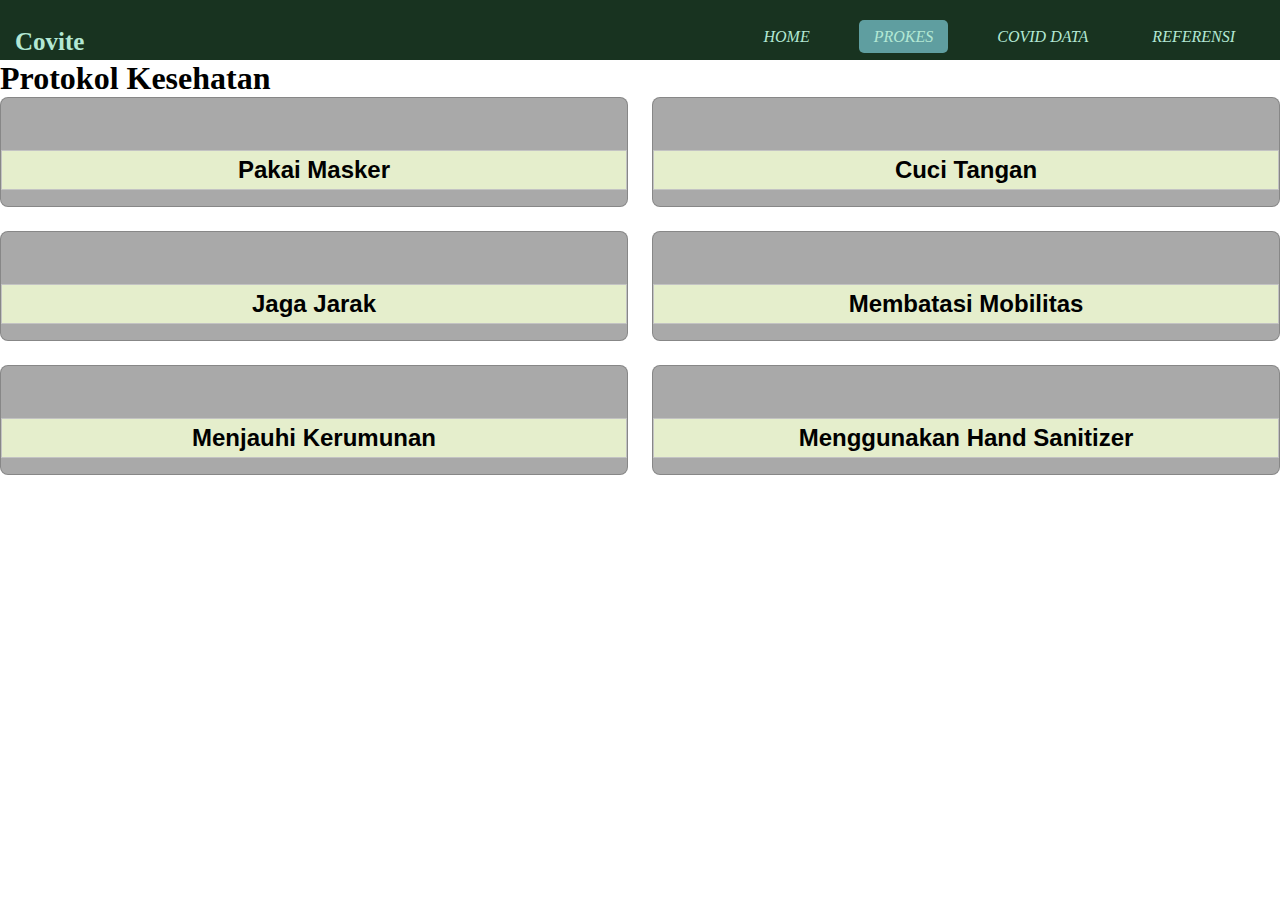
==== index1.html @ 367f80a6 "Add files via upload" ====
<!DOCTYPE html>
<html>
  <head>
    <meta charset="utf-8">
    <meta name="viewport" content="width=device-width">
    <link rel="stylesheet" href="https://cdnjs.cloudflare.com/ajax/libs/font-awesome/6.0.0-beta3/css/all.min.css" integrity="sha512-Fo3rlrZj/k7ujTnHg4CGR2D7kSs0v4LLanw2qksYuRlEzO+tcaEPQogQ0KaoGN26/zrn20ImR1DfuLWnOo7aBA==" crossorigin="anonymous" referrerpolicy="no-referrer" />
    <title>Protokol Kesehatan</title>
    <link href="style1.css" rel="stylesheet" type="text/css" />
    <script src="https://ajax.googleapis.com/ajax/libs/jquery/3.5.1/jquery.min.js"></script>
    <script> 
      $(document).ready(function(){
        $("#flip").click(function(){
          $("#panel").slideToggle("slow");
        });
      });
      $(document).ready(function(){
        $("#flip2").click(function(){
          $("#panel2").slideToggle("slow");
        });
      });
      $(document).ready(function(){
        $("#flip3").click(function(){
          $("#panel3").slideToggle("slow");
        });
      });
      $(document).ready(function(){
        $("#flip4").click(function(){
          $("#panel4").slideToggle("slow");
        });
      });
      $(document).ready(function(){
        $("#flip5").click(function(){
          $("#panel5").slideToggle("slow");
        });
      });
      $(document).ready(function(){
        $("#flip6").click(function(){
          $("#panel6").slideToggle("slow");
        });
      });
      </script>
  </head>
  <body>
    <nav>
        <label><i class="fas fa-clinic-medical"></i></label>
      <label class="logo">Covite</label>
      <ul>
        <li><a class="" href="index.html"><i class="fas fa-home">Home</i></a></li>
        <li><a  class= "active"href=""><i class="fas fa-ambulance">Prokes</i></a></li>
        <li><a  href=""><i class="fas fa-database">Covid Data</i></a></li>
        <li><a href=""><i class="fas fa-book">Referensi</i></a></li>

      </ul>
    </nav>
    <section class="prokes" id="prokes">
      <h1 class="heading"> Protokol Kesehatan </h1>
  
      <div class="box-container">
  
          <div class="box">
              <img src="src/pakai masker1.png" alt="">
              <h3 id="flip">Pakai Masker</h3>
              <p id="panel">Pada kenyataannya, pandemi yang masih belum usai dan terus memakan korban membuat penggunaan masker pun diwajibkan untuk seluruh lapisan masyarakat. 

                Bahkan, di beberapa negara, Amerika Serikat misalnya, pusat kesehatan setempat mewajibkan masyarakat negara tersebut memakai masker bahkan saat berada di rumah untuk kondisi tertentu. Misalnya: 
                
                Ada anggota keluarga yang terserang COVID-19.
                Ada anggota keluarga yang berisiko terpapar virus corona karena beraktivitas di luar rumah. 
                Merasakan adanya gejala yang mengarah pada infeksi virus corona. 
                Ruangan yang sempit.
                Tidak bisa menjaga jarak dengan anggota keluarga lainnya. </p>
          </div>
  
          <div class="box">
              <img src="src/cuci tangan1.png" alt="">
              <h3 id="flip2">Cuci Tangan</h3>
              <p id="panel2">Mencuci tangan secara rutin menjadi protokol kesehatan 5M yang pertama dan dirasa efektif untuk mencegah penularan virus corona. Agar hasilnya maksimal, kamu disarankan untuk mencuci tangan setidaknya selama 20 detik dengan menggunakan air mengalir dan sabun. Lakukan sesering mungkin, terutama pada kondisi: 

                Sebelum menyentuh makanan.
                Setelah menggunakan toilet.
                Setelah menutup hidung saat batuk atau bersin.
                Setelah beraktivitas di luar ruangan. 
                Jika tidak ada air yang mengalir, kamu bisa menggunakan produk pembersih tangan yang mengandung alkohol setidaknya dengan kadar sebesar 70 persen. </p>
          </div>
  
          <div class="box">
              <img src="src/jaga jarak.png" alt="">
              <h3 id="flip3">Jaga Jarak</h3>
              <p id="panel3">Protokol kesehatan 5 M selanjutnya adalah menjaga jarak saat sedang beraktivitas di luar ruangan. Adanya aturan ini juga berdasarkan pada Keputusan Menteri Kesehatan RI dalam “Protokol Kesehatan Bagi Masyarakat di Tempat dan Fasilitas Umum Dalam Rangka Pencegahan dan Pengendalian COVID-19.”

                Aturan tersebut menyebutkan, setiap orang wajib menjaga jarak setidaknya sejauh 1 meter dengan orang lain guna mencegah paparan droplets dari orang yang batuk, bersin, atau bicara. Pun, sebaiknya hindari berkerumun, tempat ramai, dan berdesakan. Apabila tidak mungkin menjaga jarak, bisa dibuat rekayasa untuk menghindari risiko paparan. 
                
                Rekayasa dalam bentuk administrasi bisa berupa membatasi jumlah orang dalam ruangan atau mengatur ulang jadwal. Sementara itu, rekayasa dalam bentuk teknis bisa dilakukan dengan cara membuat batas atau partisi di ruangan atau mengatur jalur masuk dan keluar di satu tempat. </p>
          </div>
  
          <div class="box">
              <img src="src/mobilitas.png" alt="">
              <h3 id="flip4">Membatasi Mobilitas</h3>
              <p id="panel4">Virus penyebab corona bisa berada di mana saja. Jadi, semakin banyak waktu yang kamu habiskan di luar rumah, maka semakin tinggi pula risiko tubuh terpapar virus jahat ini. Oleh karena itu, bila tidak ada keperluan yang mendesak, tetaplah berada di rumah.

                Menurut Kemenkes, meski sehat dan tidak ada gejala penyakit, belum tentu kamu pulang ke rumah dengan keadaan yang masih sama. Pasalnya, virus corona dapat menyebar dan menginfeksi seseorang dengan sangat cepat.</p>
          </div>
  
          <div class="box">
              <img src="src/kerumunan.png" alt="">
              <h3 id="flip5">Menjauhi Kerumunan</h3>
              <p id="panel5">Selain tiga hal di atas, menjauhi kerumunan juga merupakan protokol kesehatan yang harus dilakukan. Menurut Kementerian Kesehatan RI (Kemenkes), masyarakat diminta untuk menjauhi kerumunan saat berada di luar rumah. Ingat, semakin banyak dan sering kamu bertemu orang, maka kemungkinan terinfeksi virus corona pun semakin tinggi.

                Oleh sebab itu, hindari tempat keramaian terutama bila sedang sakit atau berusia di atas 60 tahun (lansia). Menurut riset, lansia dan pengidap penyakit kronis memiliki risiko yang lebih tinggi terserang virus corona. </p>
          </div>
          <div class="box">
            <img src="src/desinfektan.png" alt="">
            <h3 id="flip6">Menggunakan Hand Sanitizer</h3>
            <p id="panel6">Menggunakan Hand Sanitizer sangat penting dalam menanggulangi Pandemi Covid-19</p>
        </div>
      </div>
  
  </section>
  </body>
</html>
---- style1.css ----
*{
    margin: 0;
    padding: 0;
    box-sizing: border-box;
    text-decoration: none;
    list-style: none
  }
  body{
    font-family: montserrat;
    background-image:url(src/covid20.jpg) ;
    background-size:cover;
    background-position: 0 -100px;;
  }
  nav{
    background-color: #183320;
    height: 60px;
    width: 100%;
  }
  label{
    color: #b3e8d4;
    font-size: 25px;
    line-height: 80px;
    padding: 0 8px;
    font-weight: bold;
    margin: -5px -3px;
  }
  nav ul{
    float: right;
    margin-right: 15px;
  }
  nav ul li{
    display: inline-block;
    margin: -3px 15px;
    line-height: 80px;
  }
  nav ul li a{
    color: #b3e8d4;
    font-size: 16px;
    text-transform: uppercase;
    padding: 8px 15px;
    border-radius: 5px;
    transition: 1s;
  }

 label i{
      font-size: larger;
  }
  .active{
      background-color: cadetblue;
  }
  a:hover{
      background-color: darkcyan;
  }
  .prokes .box-container{
    display: grid;
    grid-template-columns: repeat(auto-fit, minmax(28rem, 1fr));
    gap:1.5rem;
}

.prokes .box-container .box{
    padding:2.5rem;
    background-color: darkgrey;
    border-radius: .5rem;
    border:.1rem solid rgba(0,0,0,.2);
    box-shadow: var(--box-shadow);
    position: relative;
    overflow: hidden;
    text-align: center;
    animation: prokes 2s ease infinite backwards;
}

@keyframes prokes {
    0%{
        background-color: darkgray;
    }
    100%{
        background-color: beige;
    }
    
}

.prokes .box-container .box img{
    height:13rem;
    margin:1rem 0;
}

.prokes .box-container .box h3{
    color:var(--black);
    font-size: 1.5rem;
    font-family: -apple-system, BlinkMacSystemFont, 'Segoe UI', Roboto, Oxygen, Ubuntu, Cantarell, 'Open Sans', 'Helvetica Neue', sans-serif;
}

.prokes .box-container .box {
    padding:1rem 0;
}

.prokes .box-container .box .stars i{
    font-size: 1.7rem;
    color:var(--green);
}

.prokes .box-container .box span{
    color:var(--green);
    font-weight: bolder;
    margin-right: 1rem;
    font-size: 2.5rem;
}

#panel, #flip, #panel2, #flip2, #panel3, #flip3, #panel4, #flip4, #panel5, #flip5, #panel6, #flip6{
  padding: 5px;
  text-align: center;
  background-color: #e5eecc;
  border: solid 1px #c3c3c3;
  
}

#panel, #panel2, #panel3, #panel4, #panel5, #panel6 {
  padding: 50px;
  display: none;
  animation: prokes 2s ease infinite backwards;
}
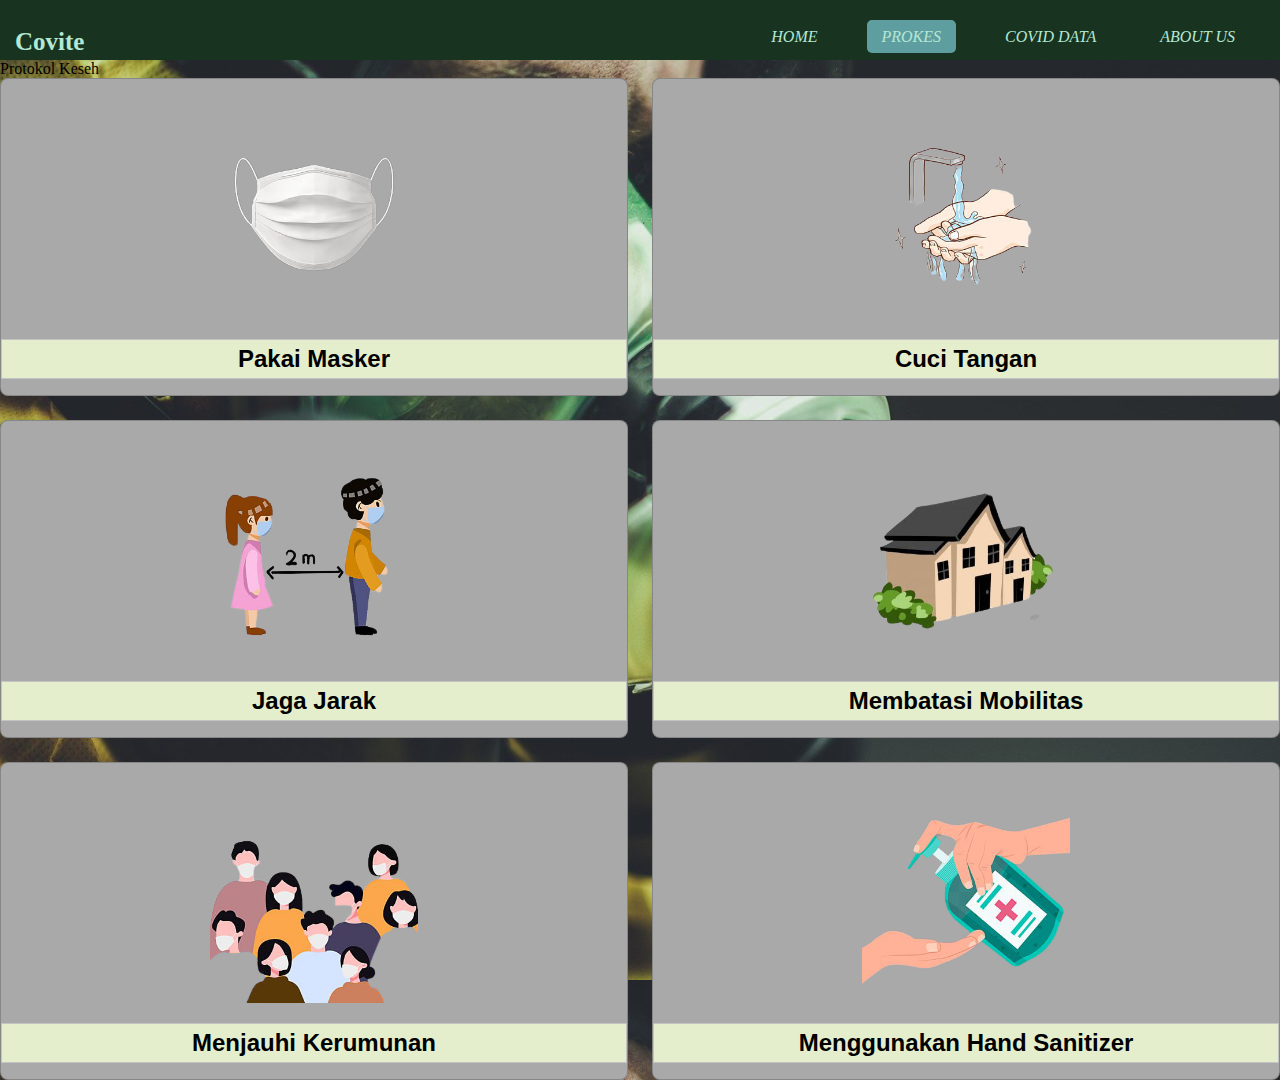
==== commit 1aec08cf: "Update index1.html" ====
--- a/index1.html
+++ b/index1.html
@@ -8,6 +8,7 @@
     <link href="style1.css" rel="stylesheet" type="text/css" />
     <script src="https://ajax.googleapis.com/ajax/libs/jquery/3.5.1/jquery.min.js"></script>
     <script> 
+    
       $(document).ready(function(){
         $("#flip").click(function(){
           $("#panel").slideToggle("slow");
@@ -48,12 +49,28 @@
         <li><a class="" href="index.html"><i class="fas fa-home">Home</i></a></li>
         <li><a  class= "active"href=""><i class="fas fa-ambulance">Prokes</i></a></li>
         <li><a  href=""><i class="fas fa-database">Covid Data</i></a></li>
-        <li><a href=""><i class="fas fa-book">Referensi</i></a></li>
+        <li><a href=""><i class="fas fa-book">About Us</i></a></li>
 
       </ul>
     </nav>
+    <div id="text">
+
+    </div>
+    <script>
+      var i=0,text;
+      text = "Protokol Kesehatan"
+
+      function typing(){
+        if(i<text.length){
+          document.getElementById("text").innerHTML += text.charAt(i);
+          i++;
+          setTimeout(typing,50);
+        }
+      }
+      typing();
+    </script>
     <section class="prokes" id="prokes">
-      <h1 class="heading"> Protokol Kesehatan </h1>
+      <!-- <h1 class="fancy"> Protokol Kesehatan </h1> -->
   
       <div class="box-container">
   
@@ -117,4 +134,4 @@
   
   </section>
   </body>
-</html>+</html>
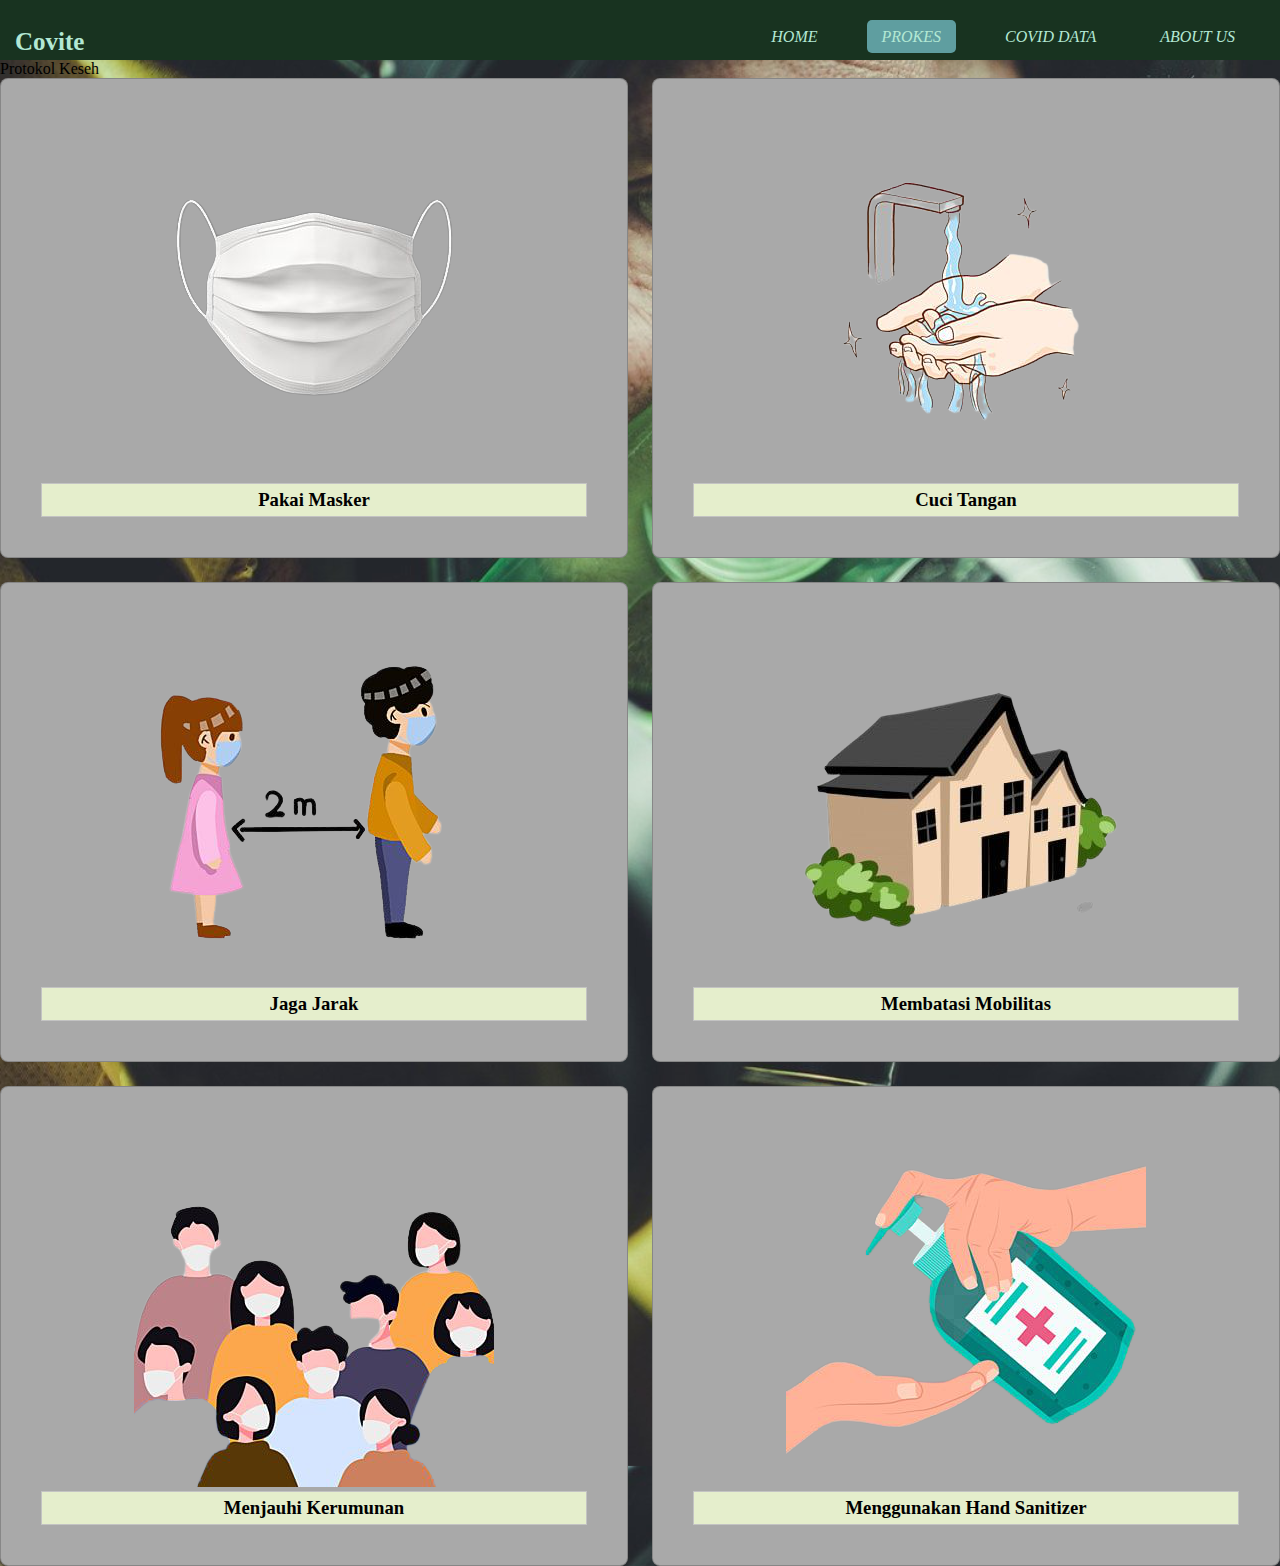
==== commit b6d3b5a0: "Update index1.html" ====
--- a/index1.html
+++ b/index1.html
@@ -49,7 +49,7 @@
         <li><a class="" href="index.html"><i class="fas fa-home">Home</i></a></li>
         <li><a  class= "active"href=""><i class="fas fa-ambulance">Prokes</i></a></li>
         <li><a  href=""><i class="fas fa-database">Covid Data</i></a></li>
-        <li><a href=""><i class="fas fa-book">About Us</i></a></li>
+        <li><a href="index4.html"><i class="fas fa-book">About Us</i></a></li>
 
       </ul>
     </nav>
--- a/style1.css
+++ b/style1.css
@@ -66,8 +66,7 @@
     position: relative;
     overflow: hidden;
     text-align: center;
-    animation: prokes 2s ease infinite backwards;
-}
+    animation: prokes 2s ease infinite alternate forwards;
 
 @keyframes prokes {
     0%{
@@ -105,6 +104,13 @@
     margin-right: 1rem;
     font-size: 2.5rem;
 }
+#text{
+  color: white;
+  font-size:40px;
+  text-align:center;
+  text-transform: uppercase;
+  font-family: montserrat;
+}
 
 #panel, #flip, #panel2, #flip2, #panel3, #flip3, #panel4, #flip4, #panel5, #flip5, #panel6, #flip6{
   padding: 5px;
@@ -118,4 +124,4 @@
   padding: 50px;
   display: none;
   animation: prokes 2s ease infinite backwards;
-}+}
